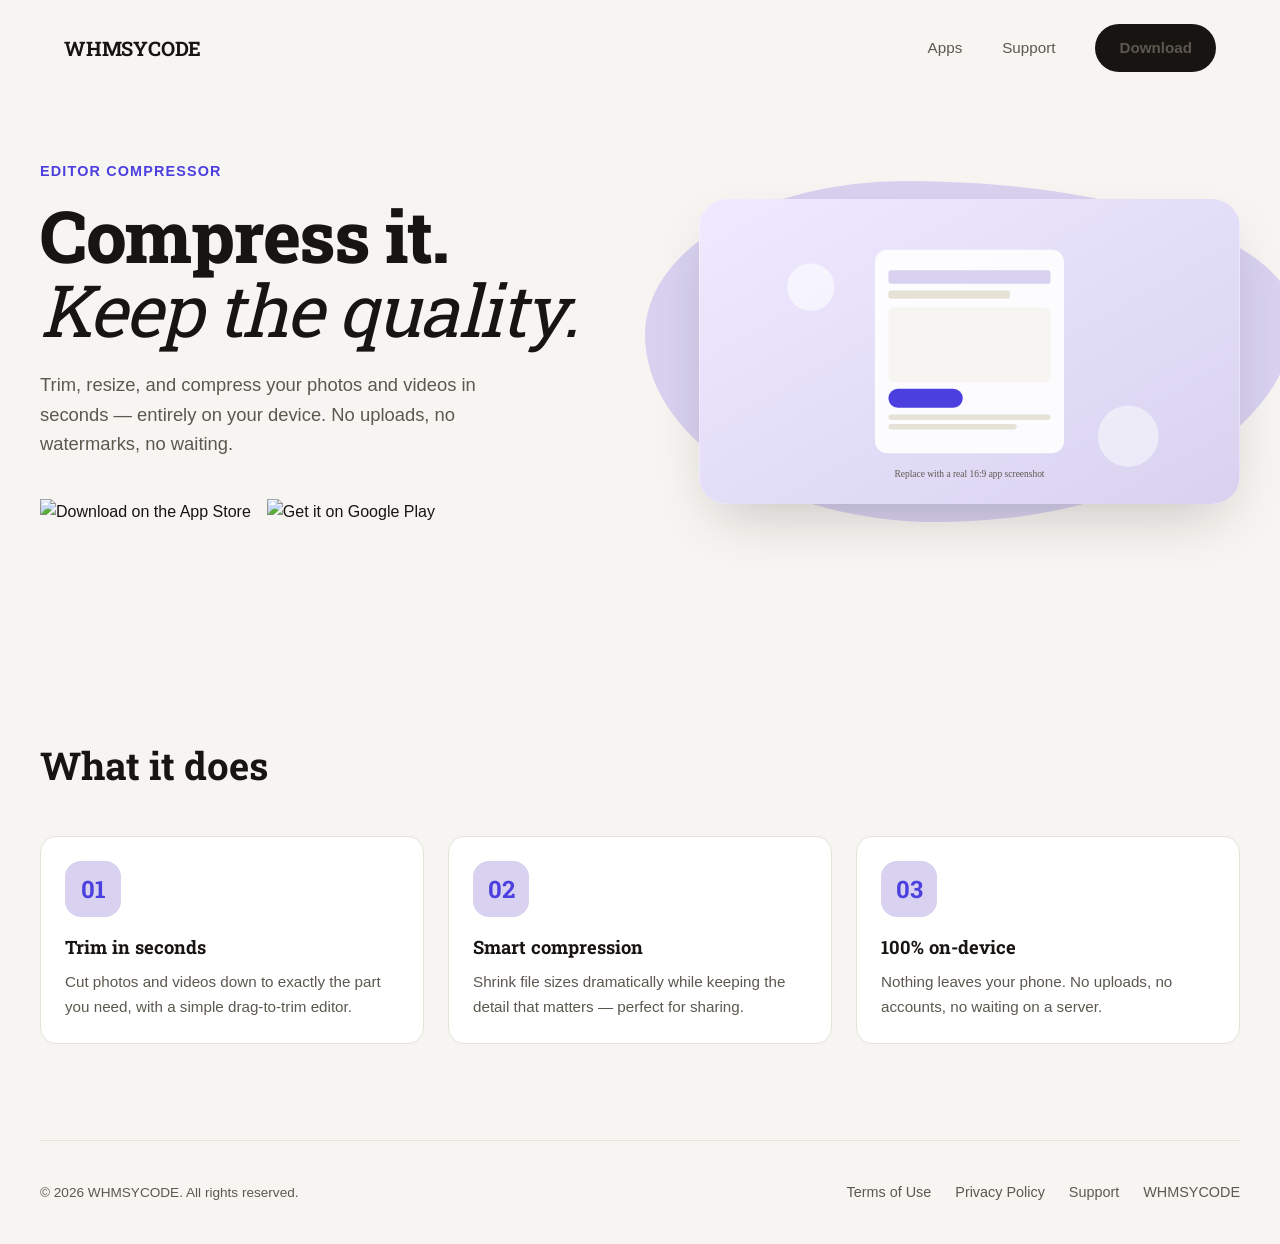
==== editor-compressor/index.html @ 6fe08302 "Initial site: homepage, editor-compressor landing page, legal pages Plain HTML/CSS static site for w" ====
<!DOCTYPE html>
<html lang="en">
<head>
  <meta charset="utf-8">
  <meta name="viewport" content="width=device-width, initial-scale=1">
  <title>Editor Compressor — Trim & compress photos and videos | WHMSYCODE</title>
  <!-- PLACEHOLDER: swap in your real app tagline/description below -->
  <meta name="description" content="Editor Compressor trims and compresses your photos and videos right on your device. Fast, private, no watermarks.">

  <link rel="icon" type="image/png" href="/assets/img/favicon.png">
  <link rel="apple-touch-icon" href="/assets/img/apple-touch-icon.png">

  <meta property="og:type" content="website">
  <meta property="og:title" content="Editor Compressor — Trim & compress photos and videos">
  <meta property="og:description" content="Fast, private photo and video compression right on your device.">
  <meta property="og:url" content="https://whmsycode.com/editor-compressor">
  <meta property="og:image" content="https://whmsycode.com/editor-compressor/img/og-image.png">
  <meta name="twitter:card" content="summary_large_image">

  <link rel="stylesheet" href="/assets/css/styles.css">
</head>
<body>
  <header class="container">
    <nav class="nav">
      <a class="nav-brand" href="/">WHMSYCODE</a>
      <div class="nav-links">
        <a href="/#apps">Apps</a>
        <a href="mailto:hello@whmsycode.com">Support</a>
        <!-- PLACEHOLDER: point this at your real App Store URL once live -->
        <a class="btn-primary" href="#">Download</a>
      </div>
    </nav>
  </header>

  <main>
    <section class="container hero">
      <div class="hero-copy">
        <p class="hero-eyebrow">Editor Compressor</p>
        <!-- PLACEHOLDER: real app title/subtitle -->
        <h1 class="hero-title">Compress it.<br><em>Keep the quality.</em></h1>
        <p class="hero-subtitle">
          <!-- PLACEHOLDER: real "what the app does" description -->
          Trim, resize, and compress your photos and videos in seconds — entirely on your device.
          No uploads, no watermarks, no waiting.
        </p>
        <div class="hero-actions">
          <div class="store-badges">
            <!-- PLACEHOLDER: replace href="#" with your real App Store link -->
            <a href="#" aria-label="Download on the App Store">
              <img src="/assets/img/badges/app-store-badge.svg" alt="Download on the App Store" height="44">
            </a>
            <!-- PLACEHOLDER: replace href="#" with your real Google Play link -->
            <a href="#" aria-label="Get it on Google Play">
              <img src="/assets/img/badges/google-play-badge.png" alt="Get it on Google Play" height="44">
            </a>
          </div>
        </div>
      </div>
      <div class="hero-media">
        <div class="hero-media-frame">
          <!-- PLACEHOLDER: replace hero.svg with a real 16:9 screenshot (hero.png/jpg) -->
          <img src="img/hero.svg" alt="Editor Compressor app screenshot" width="1600" height="900" fetchpriority="high">
        </div>
      </div>
    </section>

    <section class="container section">
      <h2 class="section-heading">What it does</h2>
      <div class="app-grid">
        <!-- PLACEHOLDER: swap these three feature blurbs for your real feature list -->
        <div class="app-card">
          <div class="app-card-icon">01</div>
          <h3 class="app-card-title">Trim in seconds</h3>
          <p class="app-card-desc">Cut photos and videos down to exactly the part you need, with a simple drag-to-trim editor.</p>
        </div>
        <div class="app-card">
          <div class="app-card-icon">02</div>
          <h3 class="app-card-title">Smart compression</h3>
          <p class="app-card-desc">Shrink file sizes dramatically while keeping the detail that matters — perfect for sharing.</p>
        </div>
        <div class="app-card">
          <div class="app-card-icon">03</div>
          <h3 class="app-card-title">100% on-device</h3>
          <p class="app-card-desc">Nothing leaves your phone. No uploads, no accounts, no waiting on a server.</p>
        </div>
      </div>
    </section>
  </main>

  <footer class="footer container">
    <div class="footer-inner">
      <p class="footer-copy">&copy; 2026 WHMSYCODE. All rights reserved.</p>
      <div class="footer-links">
        <a href="terms.html">Terms of Use</a>
        <a href="privacy.html">Privacy Policy</a>
        <a href="mailto:hello@whmsycode.com">Support</a>
        <a href="/">WHMSYCODE</a>
      </div>
    </div>
  </footer>
</body>
</html>
---- assets/css/styles.css ----
/* ---------- Font ---------- */
@font-face {
  font-family: "Roboto Slab";
  src: url("../fonts/RobotoSlab-VariableFont_wght.ttf") format("truetype-variations"),
       url("../fonts/RobotoSlab-VariableFont_wght.ttf") format("truetype");
  font-weight: 100 900;
  font-style: normal;
  font-display: swap;
}

/* ---------- Design tokens ---------- */
:root {
  --color-bg: #f7f5f1;
  --color-surface: #ffffff;
  --color-text: #171412;
  --color-text-muted: #5c584f;
  --color-accent: #d8d2f0;
  --color-accent-strong: #4c3fe0;
  --color-border: #e6e2d8;

  --font-display: "Roboto Slab", Georgia, "Times New Roman", serif;
  --font-body: -apple-system, BlinkMacSystemFont, "Segoe UI", Roboto, Helvetica, Arial, sans-serif;

  --radius-pill: 999px;
  --radius-lg: 28px;
  --radius-md: 16px;

  --space-1: 0.5rem;
  --space-2: 1rem;
  --space-3: 1.5rem;
  --space-4: 2.5rem;
  --space-5: 4rem;
  --space-6: 6rem;

  --max-width: 1200px;
}

/* ---------- Reset ---------- */
*, *::before, *::after { box-sizing: border-box; }
html { scroll-behavior: smooth; }
body {
  margin: 0;
  background: var(--color-bg);
  color: var(--color-text);
  font-family: var(--font-body);
  font-size: 1rem;
  line-height: 1.6;
  -webkit-font-smoothing: antialiased;
}
img { max-width: 100%; display: block; }
a { color: inherit; text-decoration: none; }
h1, h2, h3, p { margin: 0; }
ul { margin: 0; padding: 0; list-style: none; }
button { font: inherit; }

a:focus-visible,
button:focus-visible {
  outline: 3px solid var(--color-accent-strong);
  outline-offset: 2px;
}

.container {
  max-width: var(--max-width);
  margin: 0 auto;
  padding: 0 var(--space-3);
}

/* ---------- Nav ---------- */
.nav {
  display: flex;
  align-items: center;
  justify-content: space-between;
  padding: var(--space-3) 0;
}
.nav-brand {
  font-family: var(--font-display);
  font-weight: 700;
  font-size: 1.25rem;
  letter-spacing: -0.01em;
}
.nav-links {
  display: flex;
  align-items: center;
  gap: var(--space-4);
}
.nav-links a {
  font-size: 0.95rem;
  color: var(--color-text-muted);
}
.nav-links a:hover { color: var(--color-text); }

/* Below 768px, hide secondary nav links, keep brand + CTA only (no JS needed) */
@media (max-width: 767px) {
  .nav-links a:not(.btn-primary) { display: none; }
  .nav-links { gap: var(--space-2); }
}

/* ---------- Buttons ---------- */
.btn-primary {
  display: inline-flex;
  align-items: center;
  justify-content: center;
  background: var(--color-text);
  color: var(--color-bg);
  padding: 0.75rem 1.5rem;
  border-radius: var(--radius-pill);
  font-weight: 600;
  font-size: 0.95rem;
  white-space: nowrap;
  transition: opacity 0.15s ease;
}
.btn-primary:hover { opacity: 0.85; }

.btn-secondary {
  display: inline-flex;
  align-items: center;
  justify-content: center;
  background: transparent;
  color: var(--color-text);
  padding: 0.75rem 1.5rem;
  border-radius: var(--radius-pill);
  border: 1.5px solid var(--color-border);
  font-weight: 600;
  font-size: 0.95rem;
  white-space: nowrap;
  transition: border-color 0.15s ease;
}
.btn-secondary:hover { border-color: var(--color-text); }

.store-badges {
  display: flex;
  align-items: center;
  gap: var(--space-2);
  flex-wrap: wrap;
}
.store-badges img { height: 44px; width: auto; }

/* ---------- Hero ---------- */
.hero {
  display: grid;
  grid-template-columns: 1.1fr 1fr;
  gap: var(--space-5);
  align-items: center;
  padding: var(--space-5) 0 var(--space-6);
}
@media (max-width: 900px) {
  .hero { grid-template-columns: 1fr; gap: var(--space-4); padding: var(--space-4) 0; }
}

.hero-eyebrow {
  font-size: 0.9rem;
  font-weight: 600;
  color: var(--color-accent-strong);
  text-transform: uppercase;
  letter-spacing: 0.08em;
  margin-bottom: var(--space-2);
}

.hero-title {
  font-family: var(--font-display);
  font-weight: 800;
  font-size: clamp(2.5rem, 6vw, 4.5rem);
  line-height: 1.02;
  letter-spacing: -0.02em;
  margin-bottom: var(--space-3);
}
.hero-title em {
  font-style: italic;
  font-weight: 400;
}

.hero-subtitle {
  font-size: 1.15rem;
  color: var(--color-text-muted);
  max-width: 46ch;
  margin-bottom: var(--space-4);
}

.hero-actions {
  display: flex;
  flex-wrap: wrap;
  align-items: center;
  gap: var(--space-3);
}

.hero-media {
  position: relative;
}
.hero-media::before {
  content: "";
  position: absolute;
  inset: -6% -10%;
  background: var(--color-accent);
  border-radius: 40% 60% 55% 45% / 45% 40% 60% 55%;
  z-index: 0;
}
.hero-media-frame {
  position: relative;
  z-index: 1;
  aspect-ratio: 16 / 9;
  border-radius: var(--radius-lg);
  overflow: hidden;
  box-shadow: 0 24px 60px -20px rgba(23, 20, 18, 0.25);
  background: var(--color-surface);
}
.hero-media-frame img {
  width: 100%;
  height: 100%;
  object-fit: cover;
}

/* ---------- Section ---------- */
.section {
  padding: var(--space-6) 0;
}
.section-heading {
  font-family: var(--font-display);
  font-weight: 700;
  font-size: clamp(1.75rem, 3vw, 2.5rem);
  margin-bottom: var(--space-4);
}

/* ---------- App cards (homepage) ---------- */
.app-grid {
  display: grid;
  grid-template-columns: repeat(auto-fit, minmax(280px, 1fr));
  gap: var(--space-3);
}
.app-card {
  display: block;
  background: var(--color-surface);
  border: 1px solid var(--color-border);
  border-radius: var(--radius-md);
  padding: var(--space-3);
  transition: transform 0.15s ease, box-shadow 0.15s ease;
}
.app-card:hover {
  transform: translateY(-2px);
  box-shadow: 0 16px 40px -24px rgba(23, 20, 18, 0.35);
}
.app-card-icon {
  width: 56px;
  height: 56px;
  border-radius: var(--radius-md);
  background: var(--color-accent);
  margin-bottom: var(--space-2);
  display: flex;
  align-items: center;
  justify-content: center;
  font-family: var(--font-display);
  font-weight: 700;
  font-size: 1.5rem;
  color: var(--color-accent-strong);
}
.app-card-title {
  font-family: var(--font-display);
  font-weight: 700;
  font-size: 1.15rem;
  margin-bottom: var(--space-1);
}
.app-card-desc {
  font-size: 0.95rem;
  color: var(--color-text-muted);
}

/* ---------- Content page (terms/privacy) ---------- */
.content-page {
  padding: var(--space-5) 0 var(--space-6);
  max-width: 720px;
  margin: 0 auto;
}
.content-page h1 {
  font-family: var(--font-display);
  font-weight: 800;
  font-size: clamp(2rem, 4vw, 2.75rem);
  margin-bottom: var(--space-1);
}
.content-page .updated {
  color: var(--color-text-muted);
  font-size: 0.9rem;
  margin-bottom: var(--space-4);
}
.content-page h2 {
  font-family: var(--font-display);
  font-weight: 700;
  font-size: 1.35rem;
  margin-top: var(--space-4);
  margin-bottom: var(--space-2);
}
.content-page p {
  margin-bottom: var(--space-2);
  color: var(--color-text-muted);
}
.placeholder-note {
  background: var(--color-accent);
  border-radius: var(--radius-md);
  padding: var(--space-2) var(--space-3);
  font-size: 0.9rem;
  color: var(--color-text);
  margin-bottom: var(--space-4);
}

/* ---------- Footer ---------- */
.footer {
  border-top: 1px solid var(--color-border);
  padding: var(--space-4) 0;
}
.footer-inner {
  display: flex;
  flex-wrap: wrap;
  align-items: center;
  justify-content: space-between;
  gap: var(--space-2);
}
.footer-links {
  display: flex;
  flex-wrap: wrap;
  gap: var(--space-3);
}
.footer-links a {
  font-size: 0.9rem;
  color: var(--color-text-muted);
}
.footer-links a:hover { color: var(--color-text); }
.footer-copy {
  font-size: 0.85rem;
  color: var(--color-text-muted);
}

/* ---------- 404 ---------- */
.error-page {
  min-height: 60vh;
  display: flex;
  flex-direction: column;
  align-items: flex-start;
  justify-content: center;
  gap: var(--space-3);
}
.error-page h1 {
  font-family: var(--font-display);
  font-weight: 800;
  font-size: clamp(2.5rem, 6vw, 4rem);
}
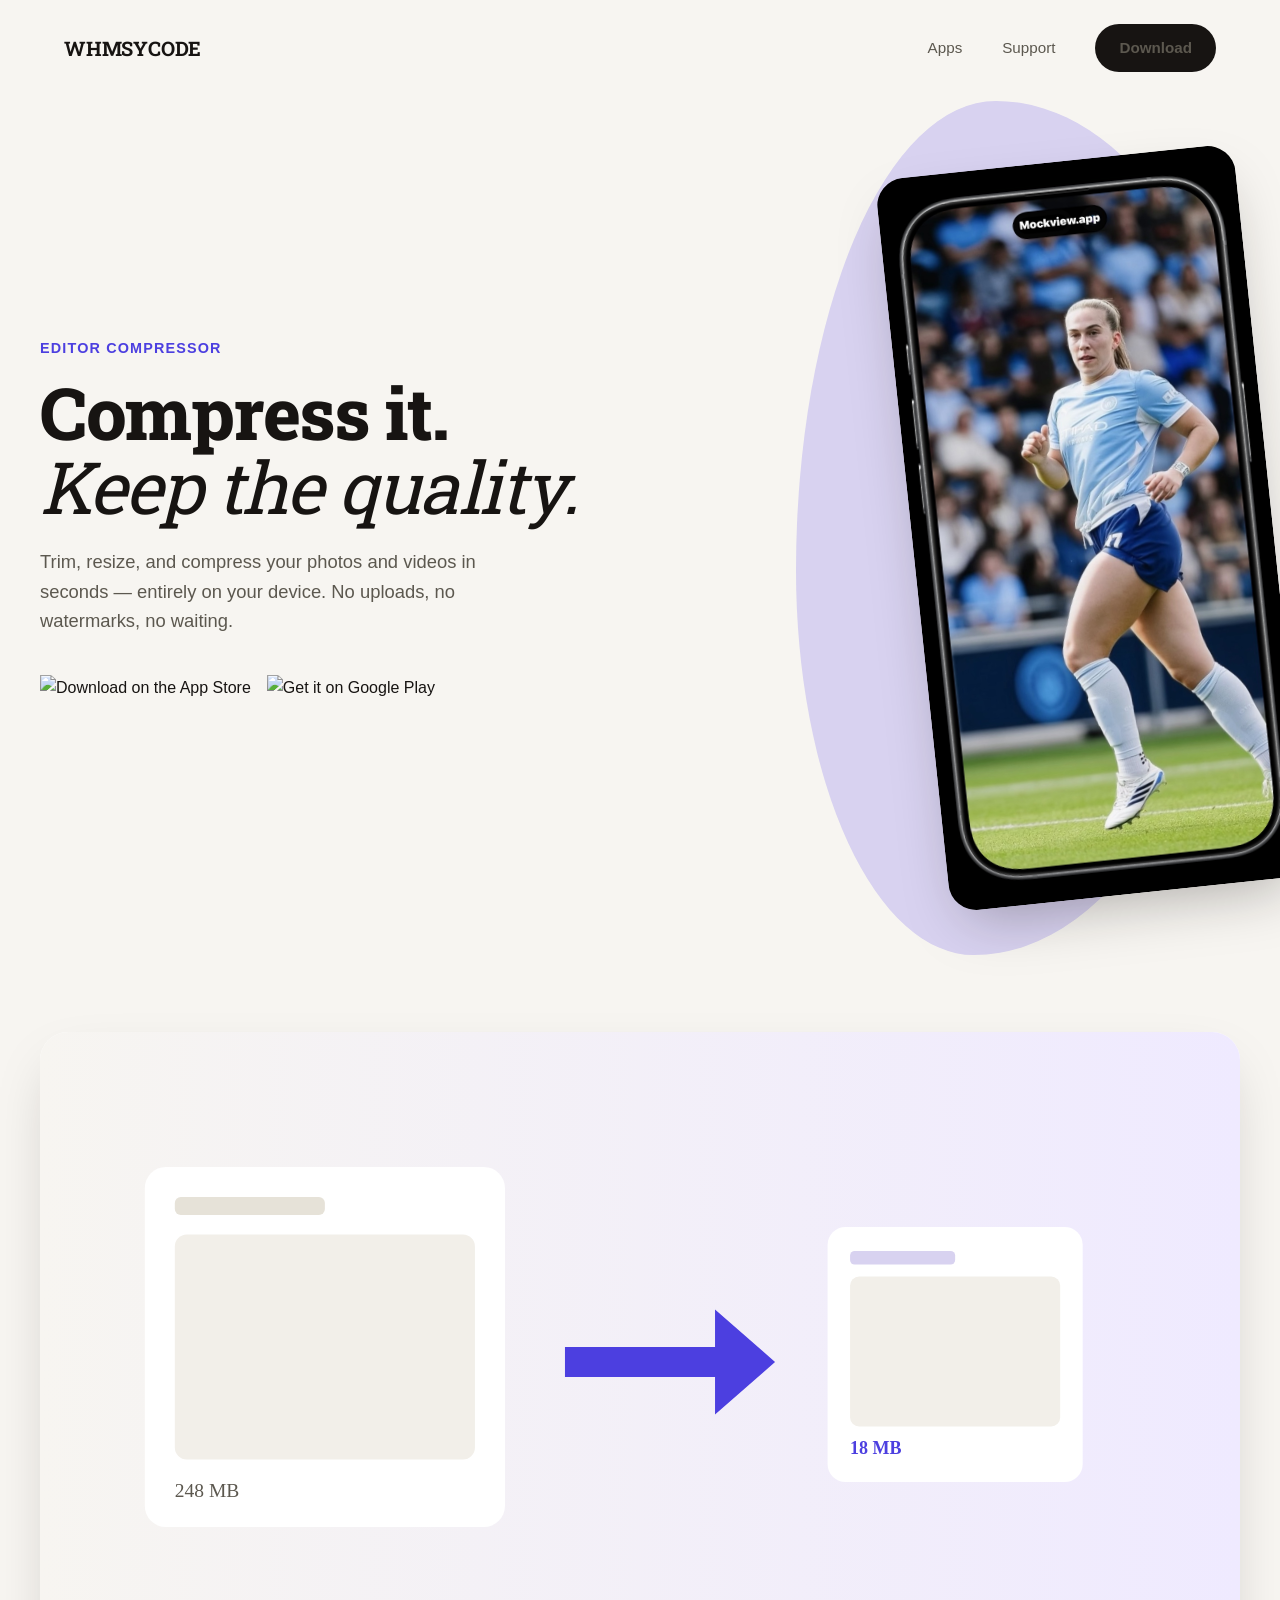
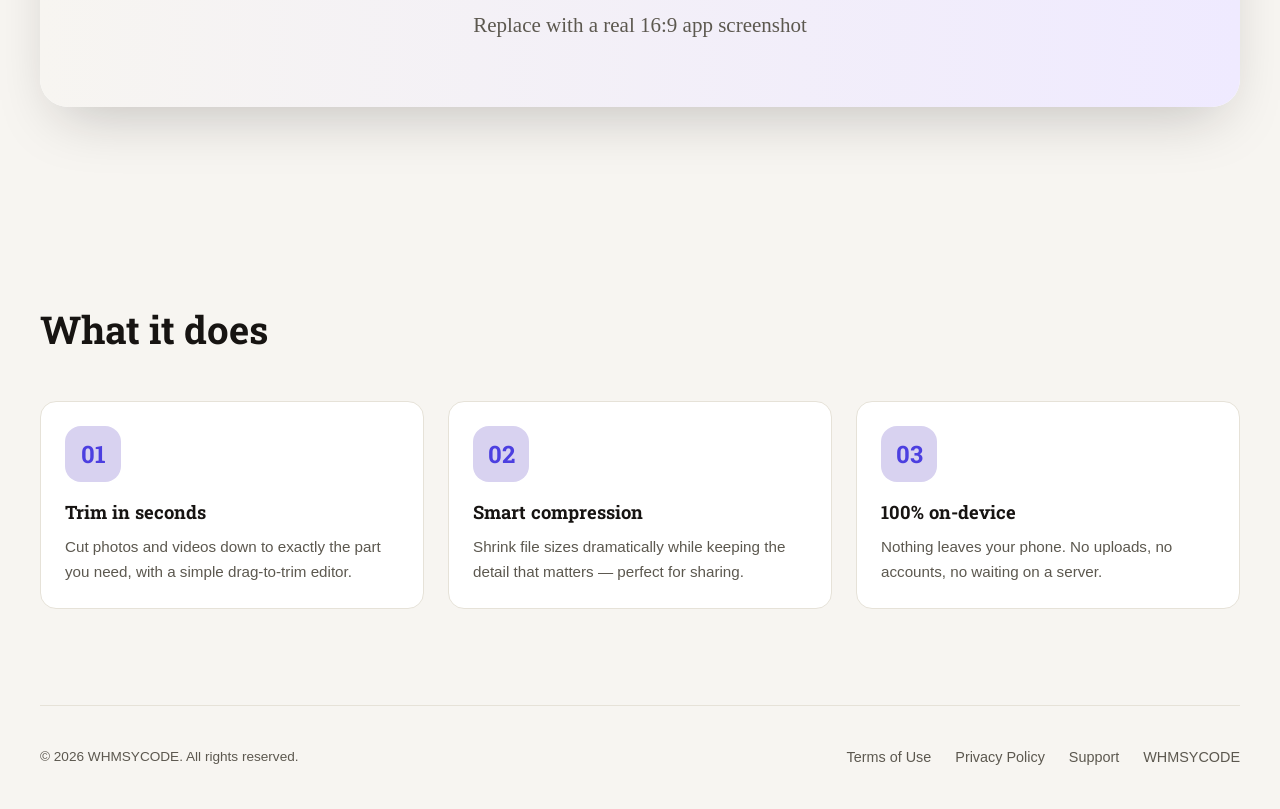
==== commit 6e8d39a4: "Add tilted phone mockup and 16:9 showcase to editor-compressor hero Replaces the abstract hero place" ====
--- a/editor-compressor/index.html
+++ b/editor-compressor/index.html
@@ -56,11 +56,18 @@
           </div>
         </div>
       </div>
-      <div class="hero-media">
-        <div class="hero-media-frame">
-          <!-- PLACEHOLDER: replace hero.svg with a real 16:9 screenshot (hero.png/jpg) -->
-          <img src="img/hero.svg" alt="Editor Compressor app screenshot" width="1600" height="900" fetchpriority="high">
+      <div class="hero-media hero-media--phone">
+        <div class="hero-phone">
+          <!-- PLACEHOLDER: temporary mockup photo, replace with a real transparent-background app screenshot mockup -->
+          <img src="img/mockup-vertical.jpg" alt="Editor Compressor app mockup" width="810" height="1656" fetchpriority="high">
         </div>
+      </div>
+    </section>
+
+    <section class="container section-media">
+      <div class="hero-media-frame">
+        <!-- PLACEHOLDER: replace with a real 16:9 app screenshot -->
+        <img src="img/screenshot-16x9.svg" alt="Editor Compressor before and after compression" width="1600" height="900" loading="lazy">
       </div>
     </section>
 
--- a/assets/css/styles.css
+++ b/assets/css/styles.css
@@ -46,6 +46,7 @@
   font-size: 1rem;
   line-height: 1.6;
   -webkit-font-smoothing: antialiased;
+  overflow-x: hidden; /* allows intentional visual bleed (e.g. .hero-phone) without a page scrollbar */
 }
 img { max-width: 100%; display: block; }
 a { color: inherit; text-decoration: none; }
@@ -209,6 +210,47 @@
   object-fit: cover;
 }
 
+/* Tall/rotated phone-photo variant of the hero blob, used on app pages with a vertical mockup */
+.hero-media--phone::before {
+  inset: -8% 0% -8% 18%;
+  border-radius: 45% 55% 60% 40% / 55% 45% 55% 45%;
+}
+@media (max-width: 900px) {
+  .hero-media--phone::before { inset: -6% 8%; }
+}
+
+.hero-phone {
+  position: relative;
+  z-index: 1;
+  max-width: 320px;
+  margin: 0 auto;
+}
+.hero-phone img {
+  width: 100%;
+  height: auto;
+  border-radius: var(--radius-lg);
+  box-shadow: 0 24px 60px -20px rgba(23, 20, 18, 0.35);
+  transform: rotate(-6deg);
+}
+/* Allow the tilted phone to bleed slightly past its column on wide screens */
+@media (min-width: 901px) {
+  .hero-phone {
+    max-width: 360px;
+    margin-inline-start: auto;
+    margin-inline-end: -2rem;
+  }
+}
+/* Keep it fully contained (no bleed, gentler tilt) on narrow screens to avoid horizontal scroll */
+@media (max-width: 480px) {
+  .hero-phone { max-width: 240px; }
+  .hero-phone img { transform: rotate(-3deg); }
+}
+
+/* ---------- Section media (standalone 16:9 showcase) ---------- */
+.section-media {
+  padding: var(--space-4) 0 var(--space-6);
+}
+
 /* ---------- Section ---------- */
 .section {
   padding: var(--space-6) 0;
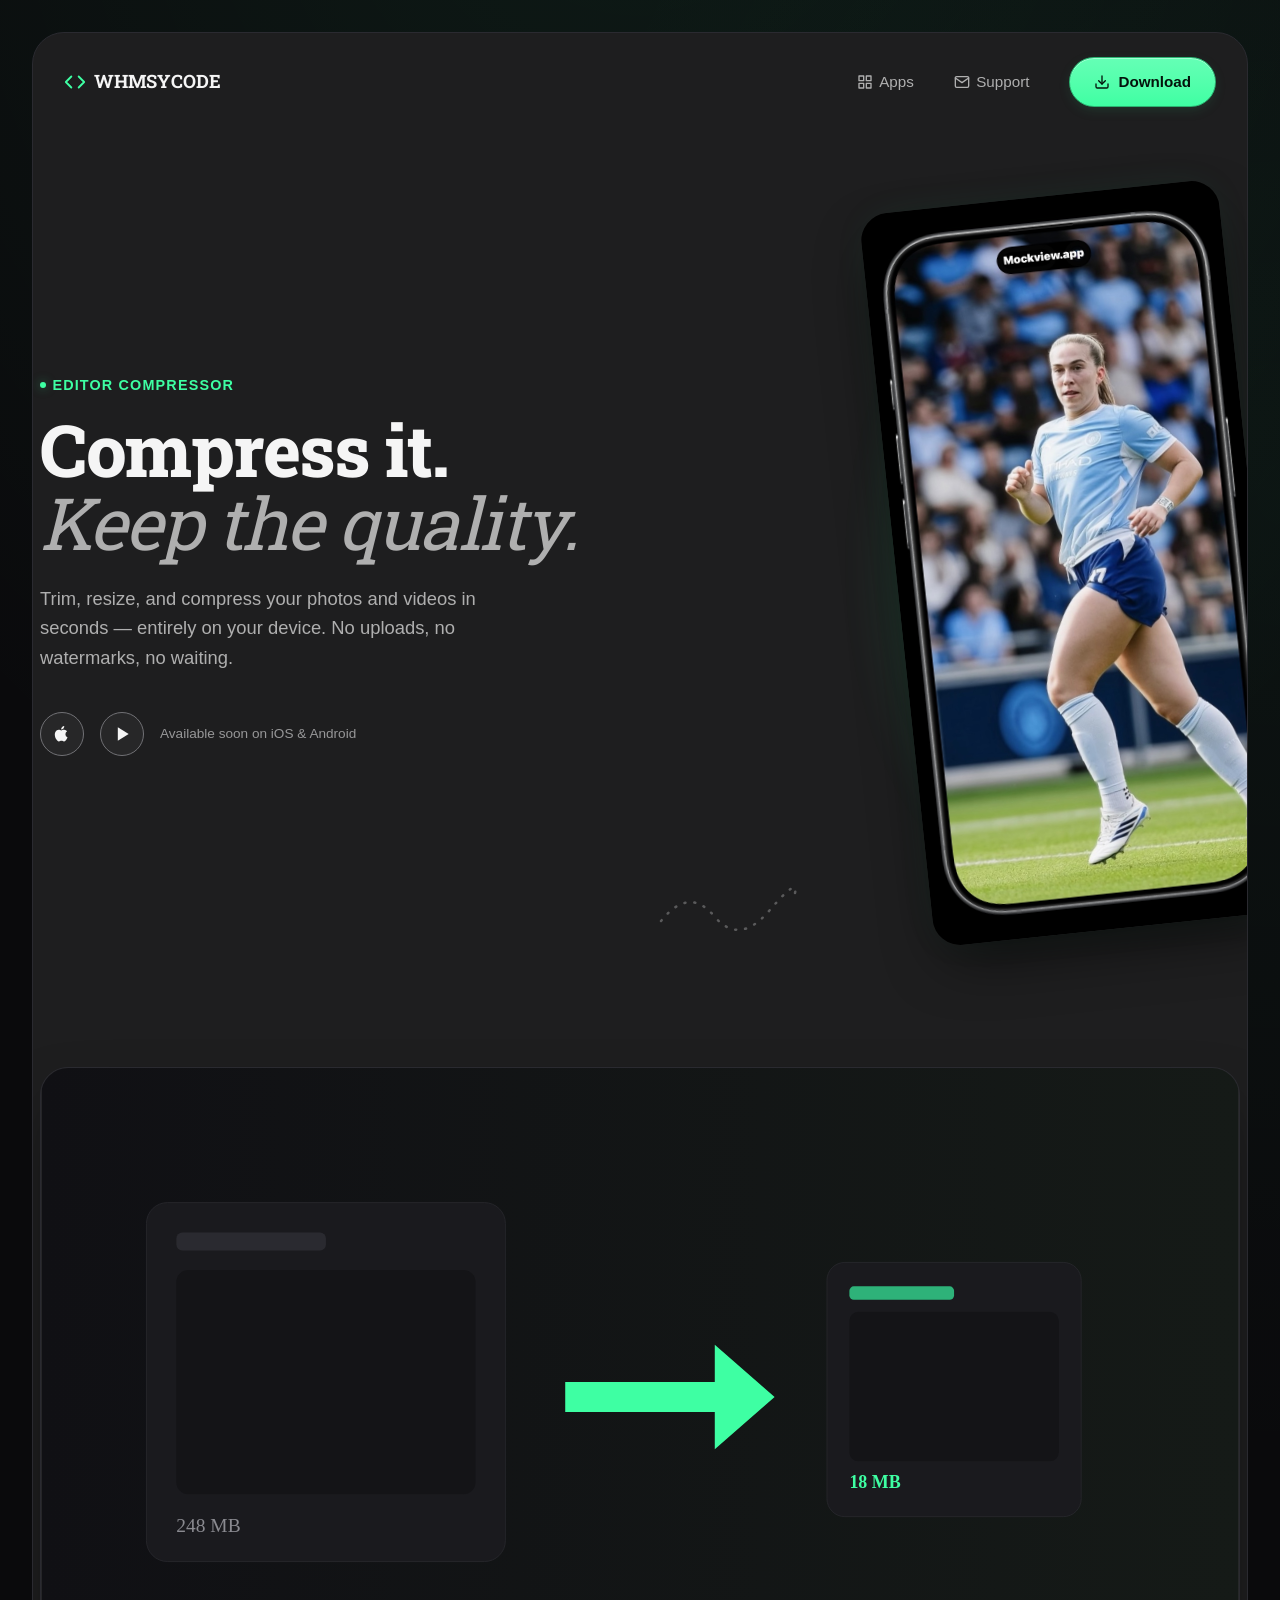
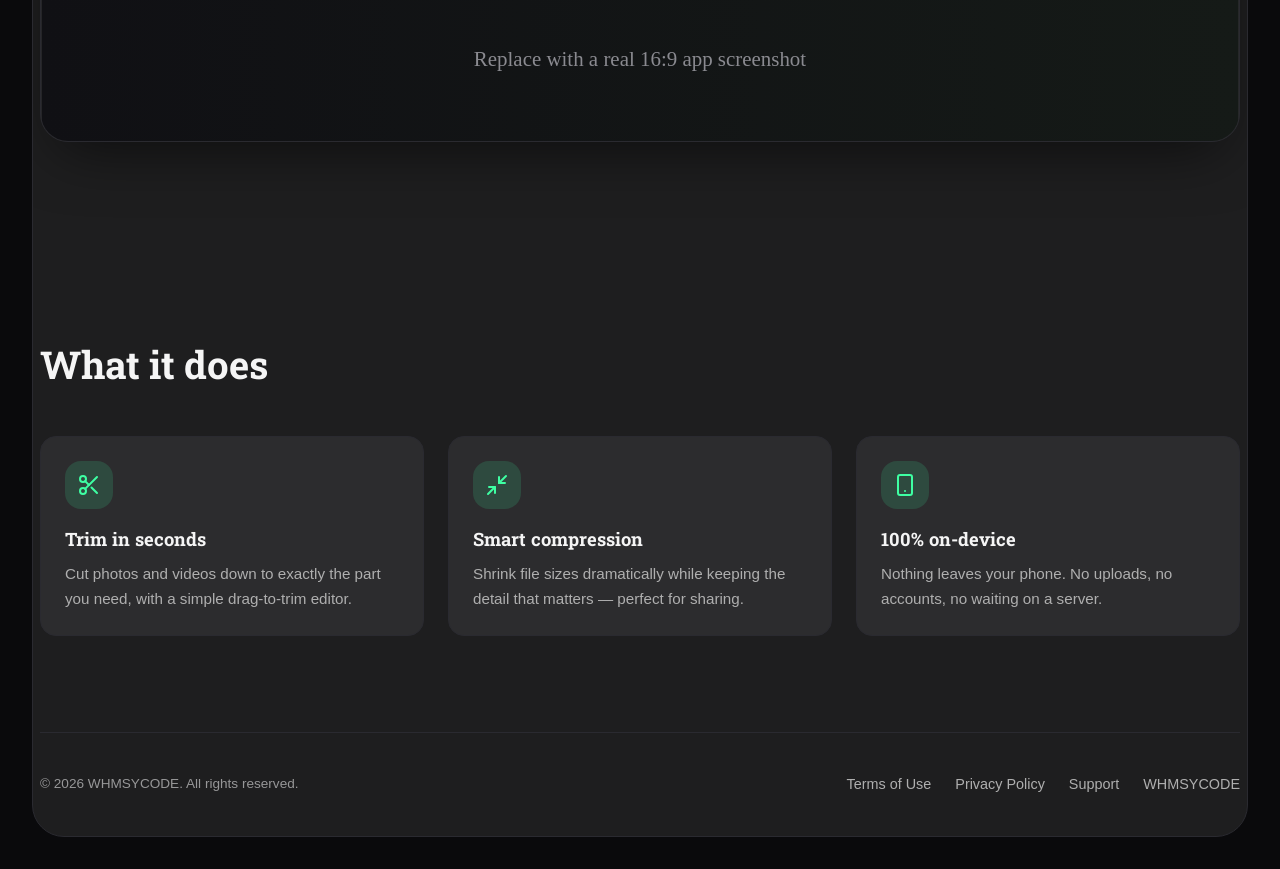
==== commit 77361422: "Dark theme redesign matching badgip-website, content.json-driven pages Ports badgip-website's dark p" ====
--- a/editor-compressor/index.html
+++ b/editor-compressor/index.html
@@ -19,91 +19,115 @@
 
   <link rel="stylesheet" href="/assets/css/styles.css">
 </head>
-<body>
-  <header class="container">
-    <nav class="nav">
-      <a class="nav-brand" href="/">WHMSYCODE</a>
-      <div class="nav-links">
-        <a href="/#apps">Apps</a>
-        <a href="mailto:hello@whmsycode.com">Support</a>
-        <!-- PLACEHOLDER: point this at your real App Store URL once live -->
-        <a class="btn-primary" href="#">Download</a>
-      </div>
-    </nav>
-  </header>
+<body data-page="app">
+  <div class="page-card">
+    <header class="container">
+      <nav class="nav">
+        <a class="nav-brand" href="/">
+          <svg class="nav-brand-icon" viewBox="0 0 24 24" fill="none" stroke="currentColor" stroke-width="2" stroke-linecap="round" stroke-linejoin="round" aria-hidden="true"><polyline points="16 18 22 12 16 6"/><polyline points="8 6 2 12 8 18"/></svg>
+          WHMSYCODE
+        </a>
+        <div class="nav-links">
+          <a href="/#apps">
+            <svg class="icon-sm" viewBox="0 0 24 24" fill="none" stroke="currentColor" stroke-width="2" stroke-linecap="round" stroke-linejoin="round" aria-hidden="true"><rect x="3" y="3" width="7" height="7"/><rect x="14" y="3" width="7" height="7"/><rect x="14" y="14" width="7" height="7"/><rect x="3" y="14" width="7" height="7"/></svg>
+            Apps
+          </a>
+          <a href="mailto:hello@whmsycode.com" data-support-email>
+            <svg class="icon-sm" viewBox="0 0 24 24" fill="none" stroke="currentColor" stroke-width="2" stroke-linecap="round" stroke-linejoin="round" aria-hidden="true"><path d="M4 4h16c1.1 0 2 .9 2 2v12c0 1.1-.9 2-2 2H4c-1.1 0-2-.9-2-2V6c0-1.1.9-2 2-2z"/><polyline points="22,6 12,13 2,6"/></svg>
+            Support
+          </a>
+          <!-- PLACEHOLDER: filled in from content.json's appStoreUrl once loaded -->
+          <a class="btn-primary" id="nav-download" href="#">
+            <svg class="icon-sm" viewBox="0 0 24 24" fill="none" stroke="currentColor" stroke-width="2" stroke-linecap="round" stroke-linejoin="round" aria-hidden="true"><path d="M21 15v4a2 2 0 0 1-2 2H5a2 2 0 0 1-2-2v-4"/><polyline points="7 10 12 15 17 10"/><line x1="12" y1="15" x2="12" y2="3"/></svg>
+            Download
+          </a>
+        </div>
+      </nav>
+    </header>
 
-  <main>
-    <section class="container hero">
-      <div class="hero-copy">
-        <p class="hero-eyebrow">Editor Compressor</p>
-        <!-- PLACEHOLDER: real app title/subtitle -->
-        <h1 class="hero-title">Compress it.<br><em>Keep the quality.</em></h1>
-        <p class="hero-subtitle">
-          <!-- PLACEHOLDER: real "what the app does" description -->
-          Trim, resize, and compress your photos and videos in seconds — entirely on your device.
-          No uploads, no watermarks, no waiting.
-        </p>
-        <div class="hero-actions">
-          <div class="store-badges">
-            <!-- PLACEHOLDER: replace href="#" with your real App Store link -->
-            <a href="#" aria-label="Download on the App Store">
-              <img src="/assets/img/badges/app-store-badge.svg" alt="Download on the App Store" height="44">
-            </a>
-            <!-- PLACEHOLDER: replace href="#" with your real Google Play link -->
-            <a href="#" aria-label="Get it on Google Play">
-              <img src="/assets/img/badges/google-play-badge.png" alt="Get it on Google Play" height="44">
-            </a>
+    <main>
+      <section class="container hero">
+        <div class="hero-copy">
+          <p class="hero-eyebrow" id="hero-eyebrow">Editor Compressor</p>
+          <h1 class="hero-title">
+            <span id="hero-title-line1">Compress it.</span><br>
+            <em id="hero-title-line2">Keep the quality.</em>
+          </h1>
+          <p class="hero-subtitle" id="hero-subtitle">
+            Trim, resize, and compress your photos and videos in seconds — entirely on your device.
+            No uploads, no watermarks, no waiting.
+          </p>
+          <div class="hero-actions">
+            <div class="store-badges">
+              <a class="store-icon" id="store-apple" href="#" aria-label="Download on the App Store">
+                <svg viewBox="6 6 28 28" fill="currentColor" aria-hidden="true">
+                  <path d="M24.76888,20.30068a4.94881,4.94881,0,0,1,2.35656-4.15206,5.06566,5.06566,0,0,0-3.99116-2.15768c-1.67924-.17626-3.30719,1.00483-4.1629,1.00483-.87227,0-2.18977-.98733-3.6085-.95814a5.31529,5.31529,0,0,0-4.47292,2.72787c-1.934,3.34842-.49141,8.26947,1.3612,10.97608.9269,1.32535,2.01018,2.8058,3.42763,2.7533,1.38706-.05753,1.9051-.88448,3.5794-.88448,1.65876,0,2.14479.88448,3.591.8511,1.48838-.02416,2.42613-1.33124,3.32051-2.66914a10.962,10.962,0,0,0,1.51842-3.09251A4.78205,4.78205,0,0,1,24.76888,20.30068Z"/>
+                  <path d="M22.03725,12.21089a4.87248,4.87248,0,0,0,1.11452-3.49062,4.95746,4.95746,0,0,0-3.20758,1.65961,4.63634,4.63634,0,0,0-1.14371,3.36139A4.09905,4.09905,0,0,0,22.03725,12.21089Z"/>
+                </svg>
+              </a>
+              <a class="store-icon" id="store-google" href="#" aria-label="Get it on Google Play">
+                <svg viewBox="0 0 24 24" fill="currentColor" aria-hidden="true"><polygon points="7,4 20,12 7,20"/></svg>
+              </a>
+              <span class="store-note">Available soon on iOS &amp; Android</span>
+            </div>
           </div>
         </div>
-      </div>
-      <div class="hero-media hero-media--phone">
-        <div class="hero-phone">
-          <!-- PLACEHOLDER: temporary mockup photo, replace with a real transparent-background app screenshot mockup -->
-          <img src="img/mockup-vertical.jpg" alt="Editor Compressor app mockup" width="810" height="1656" fetchpriority="high">
+        <div class="hero-media hero-media--phone">
+          <svg class="squiggle" width="140" height="70" viewBox="0 0 140 70" style="left:-40px; bottom:-20px;" aria-hidden="true">
+            <path d="M2 40 Q 30 5, 55 35 T 110 30 T 136 12" fill="none" stroke="currentColor" stroke-width="2.5" stroke-linecap="round" stroke-dasharray="1 9"/>
+          </svg>
+          <div class="hero-phone">
+            <!-- PLACEHOLDER: temporary mockup photo, replace with a real transparent-background app screenshot mockup -->
+            <img id="hero-phone-img" src="img/mockup-vertical.jpg" alt="Editor Compressor app mockup" width="810" height="1656" fetchpriority="high">
+          </div>
+        </div>
+      </section>
+
+      <section class="container section-media">
+        <div class="hero-media-frame">
+          <!-- PLACEHOLDER: replace with a real 16:9 app screenshot -->
+          <img id="hero-16x9-img" src="img/screenshot-16x9.svg" alt="Editor Compressor before and after compression" width="1600" height="900" loading="lazy">
+        </div>
+      </section>
+
+      <section class="container section">
+        <h2 class="section-heading">What it does</h2>
+        <div class="app-grid" id="features-grid">
+          <div class="app-card feature-card">
+            <div class="feature-icon"><svg viewBox="0 0 24 24" fill="none" stroke="currentColor" stroke-width="2" stroke-linecap="round" stroke-linejoin="round"><circle cx="6" cy="6" r="3"/><circle cx="6" cy="18" r="3"/><line x1="20" y1="4" x2="8.12" y2="15.88"/><line x1="14.47" y1="14.48" x2="20" y2="20"/><line x1="8.12" y1="8.12" x2="12" y2="12"/></svg></div>
+            <h3 class="app-card-title">Trim in seconds</h3>
+            <p class="app-card-desc">Cut photos and videos down to exactly the part you need, with a simple drag-to-trim editor.</p>
+          </div>
+          <div class="app-card feature-card">
+            <div class="feature-icon"><svg viewBox="0 0 24 24" fill="none" stroke="currentColor" stroke-width="2" stroke-linecap="round" stroke-linejoin="round"><polyline points="4 14 10 14 10 20"/><polyline points="20 10 14 10 14 4"/><line x1="14" y1="10" x2="21" y2="3"/><line x1="3" y1="21" x2="10" y2="14"/></svg></div>
+            <h3 class="app-card-title">Smart compression</h3>
+            <p class="app-card-desc">Shrink file sizes dramatically while keeping the detail that matters — perfect for sharing.</p>
+          </div>
+          <div class="app-card feature-card">
+            <div class="feature-icon"><svg viewBox="0 0 24 24" fill="none" stroke="currentColor" stroke-width="2" stroke-linecap="round" stroke-linejoin="round"><rect x="5" y="2" width="14" height="20" rx="2" ry="2"/><line x1="12" y1="18" x2="12.01" y2="18"/></svg></div>
+            <h3 class="app-card-title">100% on-device</h3>
+            <p class="app-card-desc">Nothing leaves your phone. No uploads, no accounts, no waiting on a server.</p>
+          </div>
+        </div>
+      </section>
+    </main>
+
+    <footer class="footer container">
+      <div class="footer-inner">
+        <p class="footer-copy">&copy; 2026 WHMSYCODE. All rights reserved.</p>
+        <div class="footer-links">
+          <a href="terms.html">Terms of Use</a>
+          <a href="privacy.html">Privacy Policy</a>
+          <a href="mailto:hello@whmsycode.com" data-support-email>Support</a>
+          <a href="/">WHMSYCODE</a>
         </div>
       </div>
-    </section>
+    </footer>
+  </div>
 
-    <section class="container section-media">
-      <div class="hero-media-frame">
-        <!-- PLACEHOLDER: replace with a real 16:9 app screenshot -->
-        <img src="img/screenshot-16x9.svg" alt="Editor Compressor before and after compression" width="1600" height="900" loading="lazy">
-      </div>
-    </section>
-
-    <section class="container section">
-      <h2 class="section-heading">What it does</h2>
-      <div class="app-grid">
-        <!-- PLACEHOLDER: swap these three feature blurbs for your real feature list -->
-        <div class="app-card">
-          <div class="app-card-icon">01</div>
-          <h3 class="app-card-title">Trim in seconds</h3>
-          <p class="app-card-desc">Cut photos and videos down to exactly the part you need, with a simple drag-to-trim editor.</p>
-        </div>
-        <div class="app-card">
-          <div class="app-card-icon">02</div>
-          <h3 class="app-card-title">Smart compression</h3>
-          <p class="app-card-desc">Shrink file sizes dramatically while keeping the detail that matters — perfect for sharing.</p>
-        </div>
-        <div class="app-card">
-          <div class="app-card-icon">03</div>
-          <h3 class="app-card-title">100% on-device</h3>
-          <p class="app-card-desc">Nothing leaves your phone. No uploads, no accounts, no waiting on a server.</p>
-        </div>
-      </div>
-    </section>
-  </main>
-
-  <footer class="footer container">
-    <div class="footer-inner">
-      <p class="footer-copy">&copy; 2026 WHMSYCODE. All rights reserved.</p>
-      <div class="footer-links">
-        <a href="terms.html">Terms of Use</a>
-        <a href="privacy.html">Privacy Policy</a>
-        <a href="mailto:hello@whmsycode.com">Support</a>
-        <a href="/">WHMSYCODE</a>
-      </div>
-    </div>
-  </footer>
+  <script type="module">
+    import { renderApp } from "/assets/js/content.js";
+    renderApp();
+  </script>
 </body>
 </html>
--- a/assets/css/styles.css
+++ b/assets/css/styles.css
@@ -8,21 +8,28 @@
   font-display: swap;
 }
 
-/* ---------- Design tokens ---------- */
+/* ---------- Design tokens (dark, ported from badgip-website) ---------- */
 :root {
-  --color-bg: #f7f5f1;
-  --color-surface: #ffffff;
-  --color-text: #171412;
-  --color-text-muted: #5c584f;
-  --color-accent: #d8d2f0;
-  --color-accent-strong: #4c3fe0;
-  --color-border: #e6e2d8;
+  --color-bg: #0a0a0c;
+  --color-text: #f5f5f5;
+  --color-accent: #3effa3;
+  --color-border: #2a2a30;
+
+  --color-bg-elevated: color-mix(in srgb, var(--color-bg) 92%, white);
+  --color-bg-elevated-2: color-mix(in srgb, var(--color-bg) 86%, white);
+  --color-border-strong: color-mix(in srgb, var(--color-border) 65%, var(--color-text) 35%);
+  --color-text-dim: color-mix(in srgb, var(--color-text) 70%, var(--color-bg) 30%);
+  --color-text-faint: color-mix(in srgb, var(--color-text) 60%, var(--color-bg) 40%);
+  --color-accent-dim: color-mix(in srgb, var(--color-accent) 70%, black);
+  --color-accent-glow: color-mix(in srgb, var(--color-accent-dim) 25%, transparent);
+  --color-surface-glass: rgba(20, 20, 24, 0.85);
 
   --font-display: "Roboto Slab", Georgia, "Times New Roman", serif;
   --font-body: -apple-system, BlinkMacSystemFont, "Segoe UI", Roboto, Helvetica, Arial, sans-serif;
 
   --radius-pill: 999px;
   --radius-lg: 28px;
+  --radius-xl: 32px;
   --radius-md: 16px;
 
   --space-1: 0.5rem;
@@ -33,6 +40,7 @@
   --space-6: 6rem;
 
   --max-width: 1200px;
+  --ease-out: cubic-bezier(0.16, 1, 0.3, 1);
 }
 
 /* ---------- Reset ---------- */
@@ -40,7 +48,11 @@
 html { scroll-behavior: smooth; }
 body {
   margin: 0;
-  background: var(--color-bg);
+  padding: clamp(0.75rem, 3vw, 2rem);
+  background:
+    radial-gradient(ellipse 80% 50% at 50% -10%, color-mix(in srgb, var(--color-accent) 7%, transparent), transparent),
+    radial-gradient(ellipse 60% 40% at 100% 20%, color-mix(in srgb, var(--color-accent) 4%, transparent), transparent),
+    var(--color-bg);
   color: var(--color-text);
   font-family: var(--font-body);
   font-size: 1rem;
@@ -53,12 +65,14 @@
 h1, h2, h3, p { margin: 0; }
 ul { margin: 0; padding: 0; list-style: none; }
 button { font: inherit; }
+svg { display: block; }
 
 a:focus-visible,
 button:focus-visible {
-  outline: 3px solid var(--color-accent-strong);
+  outline: 2px solid var(--color-accent);
   outline-offset: 2px;
 }
+::selection { background: var(--color-accent); color: #04140c; }
 
 .container {
   max-width: var(--max-width);
@@ -66,6 +80,17 @@
   padding: 0 var(--space-3);
 }
 
+/* ---------- Page card (nested composition) ---------- */
+.page-card {
+  position: relative;
+  max-width: 1440px;
+  margin: 0 auto;
+  background: var(--color-bg-elevated);
+  border: 1px solid var(--color-border);
+  border-radius: var(--radius-xl);
+  overflow: hidden;
+}
+
 /* ---------- Nav ---------- */
 .nav {
   display: flex;
@@ -74,21 +99,34 @@
   padding: var(--space-3) 0;
 }
 .nav-brand {
+  display: inline-flex;
+  align-items: center;
+  gap: 0.5rem;
   font-family: var(--font-display);
   font-weight: 700;
-  font-size: 1.25rem;
+  font-size: 1.15rem;
   letter-spacing: -0.01em;
 }
+.nav-brand-icon {
+  width: 22px;
+  height: 22px;
+  color: var(--color-accent);
+  flex-shrink: 0;
+}
 .nav-links {
   display: flex;
   align-items: center;
   gap: var(--space-4);
 }
-.nav-links a {
+.nav-links a:not(.btn-primary) {
+  display: inline-flex;
+  align-items: center;
+  gap: 0.4rem;
   font-size: 0.95rem;
-  color: var(--color-text-muted);
-}
-.nav-links a:hover { color: var(--color-text); }
+  color: var(--color-text-dim);
+}
+.nav-links a:not(.btn-primary):hover { color: var(--color-text); }
+.nav-links .icon-sm { width: 16px; height: 16px; }
 
 /* Below 768px, hide secondary nav links, keep brand + CTA only (no JS needed) */
 @media (max-width: 767px) {
@@ -100,41 +138,72 @@
 .btn-primary {
   display: inline-flex;
   align-items: center;
-  justify-content: center;
-  background: var(--color-text);
-  color: var(--color-bg);
+  gap: 0.5rem;
+  background: linear-gradient(180deg, color-mix(in srgb, var(--color-accent) 80%, white), var(--color-accent));
+  color: #04140c;
   padding: 0.75rem 1.5rem;
+  border: 1px solid var(--color-accent-dim);
   border-radius: var(--radius-pill);
   font-weight: 600;
   font-size: 0.95rem;
   white-space: nowrap;
-  transition: opacity 0.15s ease;
-}
-.btn-primary:hover { opacity: 0.85; }
+  box-shadow: inset 0 1px 0 rgba(255, 255, 255, 0.4), 0 4px 14px -4px var(--color-accent-glow);
+  transition: transform 0.2s var(--ease-out), box-shadow 0.2s var(--ease-out);
+}
+.btn-primary:hover {
+  transform: translateY(-2px);
+  box-shadow: inset 0 1px 0 rgba(255, 255, 255, 0.4), 0 8px 20px -4px var(--color-accent-glow);
+}
 
 .btn-secondary {
   display: inline-flex;
   align-items: center;
-  justify-content: center;
-  background: transparent;
+  gap: 0.5rem;
+  background: color-mix(in srgb, var(--color-text) 4%, transparent);
   color: var(--color-text);
   padding: 0.75rem 1.5rem;
   border-radius: var(--radius-pill);
-  border: 1.5px solid var(--color-border);
+  border: 1px solid var(--color-border-strong);
   font-weight: 600;
   font-size: 0.95rem;
   white-space: nowrap;
-  transition: border-color 0.15s ease;
-}
-.btn-secondary:hover { border-color: var(--color-text); }
-
+  transition: border-color 0.2s var(--ease-out), color 0.2s var(--ease-out), transform 0.2s var(--ease-out);
+}
+.btn-secondary:hover {
+  border-color: var(--color-accent-dim);
+  color: var(--color-accent-dim);
+  transform: translateY(-2px);
+}
+
+/* ---------- Store icon buttons (circular, replaces wide badges) ---------- */
 .store-badges {
   display: flex;
   align-items: center;
   gap: var(--space-2);
   flex-wrap: wrap;
 }
-.store-badges img { height: 44px; width: auto; }
+.store-icon {
+  display: inline-flex;
+  align-items: center;
+  justify-content: center;
+  width: 44px;
+  height: 44px;
+  border-radius: 50%;
+  border: 1px solid var(--color-border-strong);
+  background: color-mix(in srgb, var(--color-text) 4%, transparent);
+  color: var(--color-text);
+  transition: border-color 0.2s var(--ease-out), color 0.2s var(--ease-out), transform 0.2s var(--ease-out);
+}
+.store-icon:hover {
+  border-color: var(--color-accent-dim);
+  color: var(--color-accent);
+  transform: translateY(-2px);
+}
+.store-icon svg { width: 20px; height: 20px; }
+.store-note {
+  font-size: 0.85rem;
+  color: var(--color-text-faint);
+}
 
 /* ---------- Hero ---------- */
 .hero {
@@ -149,12 +218,23 @@
 }
 
 .hero-eyebrow {
+  display: inline-flex;
+  align-items: center;
+  gap: 0.4rem;
   font-size: 0.9rem;
   font-weight: 600;
-  color: var(--color-accent-strong);
+  color: var(--color-accent);
   text-transform: uppercase;
   letter-spacing: 0.08em;
   margin-bottom: var(--space-2);
+}
+.hero-eyebrow::before {
+  content: "";
+  width: 6px;
+  height: 6px;
+  border-radius: 50%;
+  background: var(--color-accent);
+  box-shadow: 0 0 10px 2px var(--color-accent-glow);
 }
 
 .hero-title {
@@ -168,11 +248,12 @@
 .hero-title em {
   font-style: italic;
   font-weight: 400;
+  color: var(--color-text-dim);
 }
 
 .hero-subtitle {
   font-size: 1.15rem;
-  color: var(--color-text-muted);
+  color: var(--color-text-dim);
   max-width: 46ch;
   margin-bottom: var(--space-4);
 }
@@ -180,7 +261,7 @@
 .hero-actions {
   display: flex;
   flex-wrap: wrap;
-  align-items: center;
+  align-items: flex-start;
   gap: var(--space-3);
 }
 
@@ -191,9 +272,10 @@
   content: "";
   position: absolute;
   inset: -6% -10%;
-  background: var(--color-accent);
+  background: radial-gradient(closest-side, color-mix(in srgb, var(--color-accent) 22%, transparent), transparent 75%);
   border-radius: 40% 60% 55% 45% / 45% 40% 60% 55%;
   z-index: 0;
+  filter: blur(10px);
 }
 .hero-media-frame {
   position: relative;
@@ -201,8 +283,9 @@
   aspect-ratio: 16 / 9;
   border-radius: var(--radius-lg);
   overflow: hidden;
-  box-shadow: 0 24px 60px -20px rgba(23, 20, 18, 0.25);
-  background: var(--color-surface);
+  box-shadow: 0 24px 60px -20px rgba(0, 0, 0, 0.6);
+  background: var(--color-bg-elevated-2);
+  border: 1px solid var(--color-border);
 }
 .hero-media-frame img {
   width: 100%;
@@ -210,7 +293,7 @@
   object-fit: cover;
 }
 
-/* Tall/rotated phone-photo variant of the hero blob, used on app pages with a vertical mockup */
+/* Tall/rotated phone-photo variant of the hero glow, used on app pages with a vertical mockup */
 .hero-media--phone::before {
   inset: -8% 0% -8% 18%;
   border-radius: 45% 55% 60% 40% / 55% 45% 55% 45%;
@@ -229,23 +312,30 @@
   width: 100%;
   height: auto;
   border-radius: var(--radius-lg);
-  box-shadow: 0 24px 60px -20px rgba(23, 20, 18, 0.35);
+  box-shadow: 0 24px 60px -16px rgba(0, 0, 0, 0.7), 0 0 40px -18px var(--color-accent-glow);
   transform: rotate(-6deg);
 }
-/* Allow the tilted phone to bleed slightly past its column on wide screens */
 @media (min-width: 901px) {
   .hero-phone {
     max-width: 360px;
     margin-inline-start: auto;
-    margin-inline-end: -2rem;
+    margin-inline-end: -1rem;
   }
 }
-/* Keep it fully contained (no bleed, gentler tilt) on narrow screens to avoid horizontal scroll */
 @media (max-width: 480px) {
   .hero-phone { max-width: 240px; }
   .hero-phone img { transform: rotate(-3deg); }
 }
 
+/* Decorative hand-drawn squiggle accent */
+.squiggle {
+  position: absolute;
+  color: var(--color-text-faint);
+  opacity: 0.5;
+  pointer-events: none;
+  z-index: 0;
+}
+
 /* ---------- Section media (standalone 16:9 showcase) ---------- */
 .section-media {
   padding: var(--space-4) 0 var(--space-6);
@@ -262,7 +352,7 @@
   margin-bottom: var(--space-4);
 }
 
-/* ---------- App cards (homepage) ---------- */
+/* ---------- App cards / feature cards ---------- */
 .app-grid {
   display: grid;
   grid-template-columns: repeat(auto-fit, minmax(280px, 1fr));
@@ -270,30 +360,33 @@
 }
 .app-card {
   display: block;
-  background: var(--color-surface);
+  background: var(--color-bg-elevated-2);
   border: 1px solid var(--color-border);
   border-radius: var(--radius-md);
   padding: var(--space-3);
-  transition: transform 0.15s ease, box-shadow 0.15s ease;
+  transition: transform 0.2s var(--ease-out), box-shadow 0.2s var(--ease-out), border-color 0.2s var(--ease-out);
 }
 .app-card:hover {
-  transform: translateY(-2px);
-  box-shadow: 0 16px 40px -24px rgba(23, 20, 18, 0.35);
-}
-.app-card-icon {
-  width: 56px;
-  height: 56px;
+  transform: translateY(-4px);
+  border-color: var(--color-accent-dim);
+  box-shadow: 0 20px 45px -24px rgba(0, 0, 0, 0.6), 0 0 30px -16px var(--color-accent-glow);
+}
+.app-card-icon,
+.feature-icon {
+  width: 48px;
+  height: 48px;
   border-radius: var(--radius-md);
-  background: var(--color-accent);
+  background: color-mix(in srgb, var(--color-accent) 14%, transparent);
   margin-bottom: var(--space-2);
   display: flex;
   align-items: center;
   justify-content: center;
   font-family: var(--font-display);
   font-weight: 700;
-  font-size: 1.5rem;
-  color: var(--color-accent-strong);
-}
+  font-size: 1.25rem;
+  color: var(--color-accent);
+}
+.feature-icon svg { width: 24px; height: 24px; }
 .app-card-title {
   font-family: var(--font-display);
   font-weight: 700;
@@ -302,7 +395,11 @@
 }
 .app-card-desc {
   font-size: 0.95rem;
-  color: var(--color-text-muted);
+  color: var(--color-text-dim);
+}
+.app-grid-error {
+  color: var(--color-text-faint);
+  font-size: 0.95rem;
 }
 
 /* ---------- Content page (terms/privacy) ---------- */
@@ -318,7 +415,7 @@
   margin-bottom: var(--space-1);
 }
 .content-page .updated {
-  color: var(--color-text-muted);
+  color: var(--color-text-faint);
   font-size: 0.9rem;
   margin-bottom: var(--space-4);
 }
@@ -331,10 +428,11 @@
 }
 .content-page p {
   margin-bottom: var(--space-2);
-  color: var(--color-text-muted);
+  color: var(--color-text-dim);
 }
 .placeholder-note {
-  background: var(--color-accent);
+  background: color-mix(in srgb, var(--color-accent) 12%, transparent);
+  border: 1px solid var(--color-accent-dim);
   border-radius: var(--radius-md);
   padding: var(--space-2) var(--space-3);
   font-size: 0.9rem;
@@ -357,17 +455,25 @@
 .footer-links {
   display: flex;
   flex-wrap: wrap;
+  align-items: center;
   gap: var(--space-3);
 }
 .footer-links a {
+  display: inline-flex;
+  align-items: center;
+  gap: 0.35rem;
   font-size: 0.9rem;
-  color: var(--color-text-muted);
+  color: var(--color-text-dim);
 }
 .footer-links a:hover { color: var(--color-text); }
+.footer-links .icon-sm { width: 15px; height: 15px; }
 .footer-copy {
   font-size: 0.85rem;
-  color: var(--color-text-muted);
-}
+  color: var(--color-text-faint);
+}
+
+/* ---------- Shared small icon utility ---------- */
+.icon-sm { width: 18px; height: 18px; flex-shrink: 0; }
 
 /* ---------- 404 ---------- */
 .error-page {
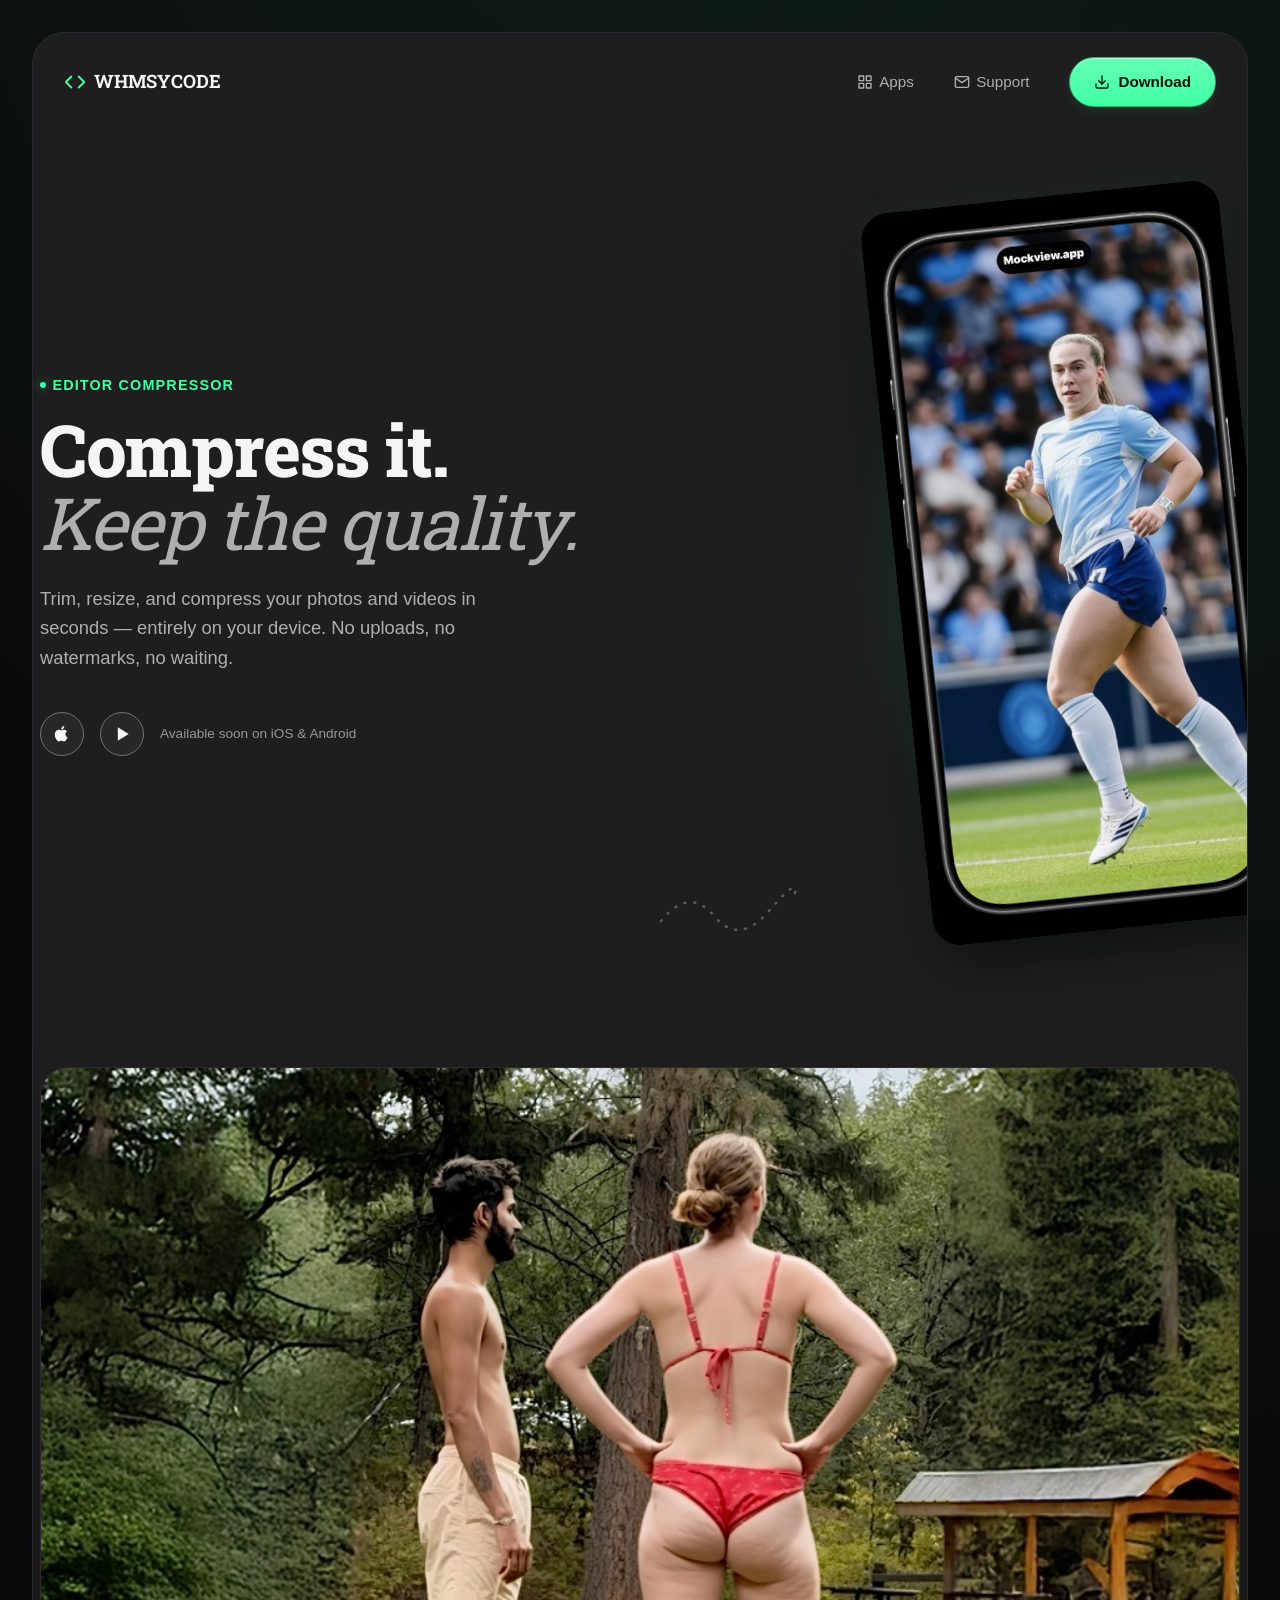
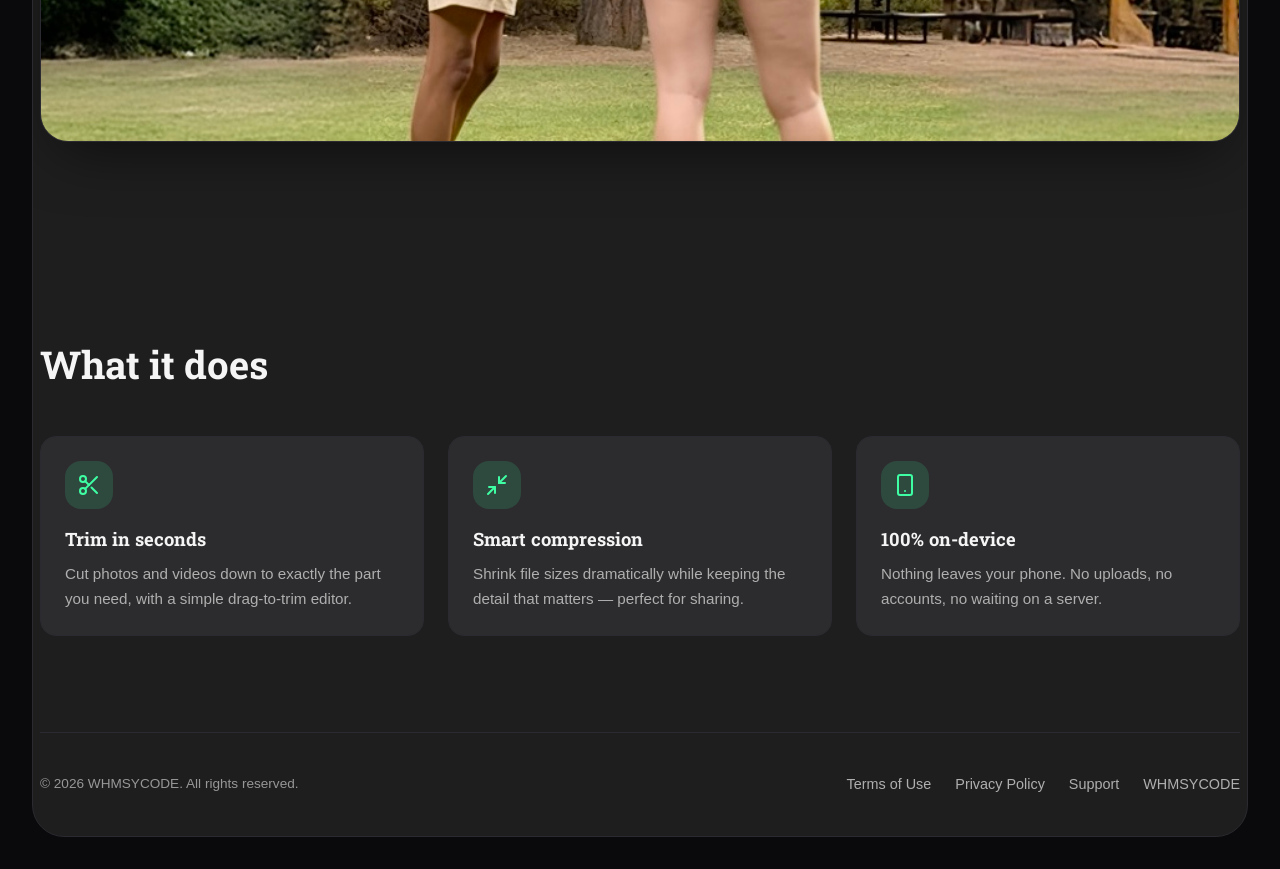
==== commit 396d2ff7: "Fix content-sync, escaping, a11y, and store-link bugs - Legal pages' "Contact us at <email>" link te" ====
--- a/editor-compressor/index.html
+++ b/editor-compressor/index.html
@@ -25,7 +25,7 @@
       <nav class="nav">
         <a class="nav-brand" href="/">
           <svg class="nav-brand-icon" viewBox="0 0 24 24" fill="none" stroke="currentColor" stroke-width="2" stroke-linecap="round" stroke-linejoin="round" aria-hidden="true"><polyline points="16 18 22 12 16 6"/><polyline points="8 6 2 12 8 18"/></svg>
-          WHMSYCODE
+          <span data-nav-brand>WHMSYCODE</span>
         </a>
         <div class="nav-links">
           <a href="/#apps">
@@ -94,17 +94,17 @@
         <h2 class="section-heading">What it does</h2>
         <div class="app-grid" id="features-grid">
           <div class="app-card feature-card">
-            <div class="feature-icon"><svg viewBox="0 0 24 24" fill="none" stroke="currentColor" stroke-width="2" stroke-linecap="round" stroke-linejoin="round"><circle cx="6" cy="6" r="3"/><circle cx="6" cy="18" r="3"/><line x1="20" y1="4" x2="8.12" y2="15.88"/><line x1="14.47" y1="14.48" x2="20" y2="20"/><line x1="8.12" y1="8.12" x2="12" y2="12"/></svg></div>
+            <div class="feature-icon" aria-hidden="true"><svg viewBox="0 0 24 24" fill="none" stroke="currentColor" stroke-width="2" stroke-linecap="round" stroke-linejoin="round"><circle cx="6" cy="6" r="3"/><circle cx="6" cy="18" r="3"/><line x1="20" y1="4" x2="8.12" y2="15.88"/><line x1="14.47" y1="14.48" x2="20" y2="20"/><line x1="8.12" y1="8.12" x2="12" y2="12"/></svg></div>
             <h3 class="app-card-title">Trim in seconds</h3>
             <p class="app-card-desc">Cut photos and videos down to exactly the part you need, with a simple drag-to-trim editor.</p>
           </div>
           <div class="app-card feature-card">
-            <div class="feature-icon"><svg viewBox="0 0 24 24" fill="none" stroke="currentColor" stroke-width="2" stroke-linecap="round" stroke-linejoin="round"><polyline points="4 14 10 14 10 20"/><polyline points="20 10 14 10 14 4"/><line x1="14" y1="10" x2="21" y2="3"/><line x1="3" y1="21" x2="10" y2="14"/></svg></div>
+            <div class="feature-icon" aria-hidden="true"><svg viewBox="0 0 24 24" fill="none" stroke="currentColor" stroke-width="2" stroke-linecap="round" stroke-linejoin="round"><polyline points="4 14 10 14 10 20"/><polyline points="20 10 14 10 14 4"/><line x1="14" y1="10" x2="21" y2="3"/><line x1="3" y1="21" x2="10" y2="14"/></svg></div>
             <h3 class="app-card-title">Smart compression</h3>
             <p class="app-card-desc">Shrink file sizes dramatically while keeping the detail that matters — perfect for sharing.</p>
           </div>
           <div class="app-card feature-card">
-            <div class="feature-icon"><svg viewBox="0 0 24 24" fill="none" stroke="currentColor" stroke-width="2" stroke-linecap="round" stroke-linejoin="round"><rect x="5" y="2" width="14" height="20" rx="2" ry="2"/><line x1="12" y1="18" x2="12.01" y2="18"/></svg></div>
+            <div class="feature-icon" aria-hidden="true"><svg viewBox="0 0 24 24" fill="none" stroke="currentColor" stroke-width="2" stroke-linecap="round" stroke-linejoin="round"><rect x="5" y="2" width="14" height="20" rx="2" ry="2"/><line x1="12" y1="18" x2="12.01" y2="18"/></svg></div>
             <h3 class="app-card-title">100% on-device</h3>
             <p class="app-card-desc">Nothing leaves your phone. No uploads, no accounts, no waiting on a server.</p>
           </div>
@@ -114,7 +114,7 @@
 
     <footer class="footer container">
       <div class="footer-inner">
-        <p class="footer-copy">&copy; 2026 WHMSYCODE. All rights reserved.</p>
+        <p class="footer-copy" data-footer-copyright>&copy; 2026 WHMSYCODE. All rights reserved.</p>
         <div class="footer-links">
           <a href="terms.html">Terms of Use</a>
           <a href="privacy.html">Privacy Policy</a>
--- a/assets/css/styles.css
+++ b/assets/css/styles.css
@@ -402,6 +402,14 @@
   font-size: 0.95rem;
 }
 
+/* Feature cards share .app-card's look but aren't links — the hover
+   lift/glow otherwise implies clickability where nothing happens on click. */
+.feature-card:hover {
+  transform: none;
+  border-color: var(--color-border);
+  box-shadow: none;
+}
+
 /* ---------- Content page (terms/privacy) ---------- */
 .content-page {
   padding: var(--space-5) 0 var(--space-6);
